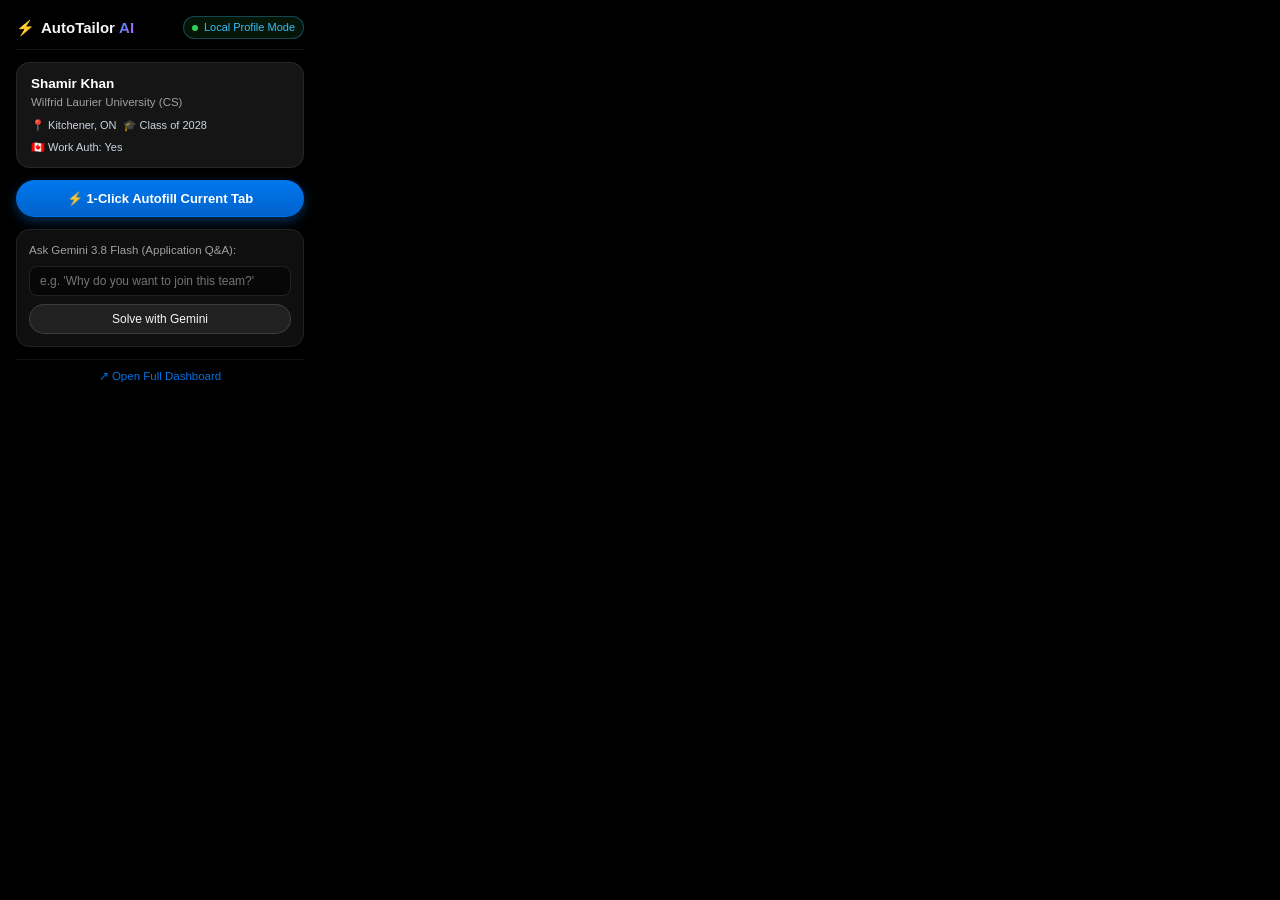
==== extension/popup.html @ a184f109 "Add JobRight-style Chrome Extension for in-browser 1-click ATS autofill" ====
<!DOCTYPE html>
<html lang="en">
<head>
    <meta charset="UTF-8">
    <meta name="viewport" content="width=device-width, initial-scale=1.0">
    <title>AutoTailor AI</title>
    <link rel="stylesheet" href="popup.css">
</head>
<body>
    <div class="popup-container">
        <!-- Header -->
        <div class="popup-header">
            <div class="logo">
                <span class="icon">⚡</span>
                <span class="title">AutoTailor <strong>AI</strong></span>
            </div>
            <div id="agent-status" class="status-badge">
                <span class="status-dot"></span>
                <span id="status-text">Connecting...</span>
            </div>
        </div>

        <!-- Candidate Profile -->
        <div class="profile-card">
            <div class="profile-header">
                <strong>Shamir Khan</strong>
                <span class="sub">Wilfrid Laurier University (CS)</span>
            </div>
            <div class="profile-meta">
                <span>📍 Kitchener, ON</span>
                <span>🎓 Class of 2028</span>
                <span>🇨🇦 Work Auth: Yes</span>
            </div>
        </div>

        <!-- 1-Click Autofill Button -->
        <button id="btn-popup-autofill" class="btn-autofill">
            <span>⚡ 1-Click Autofill Current Tab</span>
        </button>

        <div id="autofill-feedback" class="feedback-msg hidden"></div>

        <!-- Quick AI Q&A Solver -->
        <div class="qa-section">
            <div class="qa-label">Ask Gemini 3.8 Flash (Application Q&A):</div>
            <input type="text" id="qa-input" placeholder="e.g. 'Why do you want to join this team?'" />
            <button id="btn-popup-qa" class="btn-secondary">Solve with Gemini</button>
            <textarea id="qa-result" class="hidden" readonly placeholder="Tailored answer will appear here..."></textarea>
        </div>

        <!-- Footer -->
        <div class="popup-footer">
            <a href="http://localhost:8500" target="_blank" class="footer-link">↗ Open Full Dashboard</a>
        </div>
    </div>

    <script src="popup.js"></script>
</body>
</html>
---- extension/popup.css ----
/* AutoTailor AI — Extension Popup (Apple Design System) */

* {
    box-sizing: border-box;
    margin: 0;
    padding: 0;
    -webkit-font-smoothing: antialiased;
}

body {
    width: 320px;
    background: #000000;
    color: #f5f5f7;
    font-family: -apple-system, BlinkMacSystemFont, "SF Pro Display", "SF Pro Text", sans-serif;
    font-size: 13px;
    line-height: 1.4;
    user-select: none;
}

.popup-container {
    padding: 16px;
    display: flex;
    flex-direction: column;
    gap: 12px;
}

.popup-header {
    display: flex;
    justify-content: space-between;
    align-items: center;
    border-bottom: 1px solid rgba(255, 255, 255, 0.08);
    padding-bottom: 10px;
}

.logo {
    display: flex;
    align-items: center;
    gap: 6px;
    font-size: 15px;
    font-weight: 600;
}

.logo strong {
    background: linear-gradient(135deg, #2997ff 0%, #bf5af2 100%);
    -webkit-background-clip: text;
    -webkit-text-fill-color: transparent;
}

.status-badge {
    display: flex;
    align-items: center;
    gap: 6px;
    font-size: 11px;
    background: rgba(48, 209, 88, 0.1);
    border: 1px solid rgba(48, 209, 88, 0.25);
    color: #30d158;
    padding: 3px 8px;
    border-radius: 9999px;
}

.status-dot {
    width: 6px;
    height: 6px;
    border-radius: 50%;
    background: #30d158;
}

.profile-card {
    background: rgba(28, 28, 30, 0.75);
    border: 1px solid rgba(255, 255, 255, 0.08);
    border-radius: 14px;
    padding: 12px 14px;
    display: flex;
    flex-direction: column;
    gap: 6px;
}

.profile-header strong {
    font-size: 13.5px;
    color: #ffffff;
}

.profile-header .sub {
    font-size: 11.5px;
    color: #a1a1a6;
    display: block;
}

.profile-meta {
    display: flex;
    flex-wrap: wrap;
    gap: 6px;
    font-size: 11px;
    color: #cbd5e1;
    margin-top: 2px;
}

.btn-autofill {
    background: linear-gradient(180deg, #0077ed 0%, #0062cc 100%);
    color: #ffffff;
    font-family: inherit;
    font-size: 13px;
    font-weight: 600;
    padding: 10px;
    border-radius: 9999px;
    border: 1px solid rgba(0, 113, 227, 0.8);
    cursor: pointer;
    box-shadow: 0 4px 12px rgba(0, 113, 227, 0.4);
    transition: all 0.2s ease;
    display: flex;
    align-items: center;
    justify-content: center;
    gap: 6px;
}

.btn-autofill:hover {
    background: linear-gradient(180deg, #1a88ff 0%, #006ee6 100%);
    transform: translateY(-1px);
}

.btn-autofill:active {
    transform: scale(0.97);
}

.feedback-msg {
    font-size: 11.5px;
    padding: 6px 10px;
    border-radius: 8px;
    background: rgba(48, 209, 88, 0.12);
    border: 1px solid rgba(48, 209, 88, 0.25);
    color: #30d158;
    text-align: center;
}

.qa-section {
    background: rgba(28, 28, 30, 0.55);
    border: 1px solid rgba(255, 255, 255, 0.08);
    border-radius: 14px;
    padding: 12px;
    display: flex;
    flex-direction: column;
    gap: 8px;
}

.qa-label {
    font-size: 11.5px;
    font-weight: 500;
    color: #a1a1a6;
}

input#qa-input {
    background: rgba(0, 0, 0, 0.5);
    border: 1px solid rgba(255, 255, 255, 0.1);
    border-radius: 8px;
    color: #f5f5f7;
    font-size: 12px;
    padding: 7px 10px;
    outline: none;
}

input#qa-input:focus {
    border-color: #0071e3;
}

.btn-secondary {
    background: rgba(255, 255, 255, 0.08);
    color: #f5f5f7;
    border: 1px solid rgba(255, 255, 255, 0.12);
    border-radius: 9999px;
    padding: 7px;
    font-size: 12px;
    font-weight: 500;
    cursor: pointer;
    transition: all 0.2s ease;
}

.btn-secondary:hover {
    background: rgba(255, 255, 255, 0.14);
}

textarea#qa-result {
    height: 90px;
    background: rgba(0, 0, 0, 0.6);
    border: 1px solid rgba(255, 255, 255, 0.08);
    border-radius: 8px;
    color: #e5e5ea;
    font-size: 11.5px;
    padding: 8px;
    resize: none;
    line-height: 1.4;
}

.popup-footer {
    display: flex;
    justify-content: center;
    border-top: 1px solid rgba(255, 255, 255, 0.08);
    padding-top: 8px;
}

.footer-link {
    color: #0071e3;
    font-size: 11.5px;
    text-decoration: none;
    font-weight: 500;
}

.footer-link:hover {
    text-decoration: underline;
}

.hidden {
    display: none !important;
}
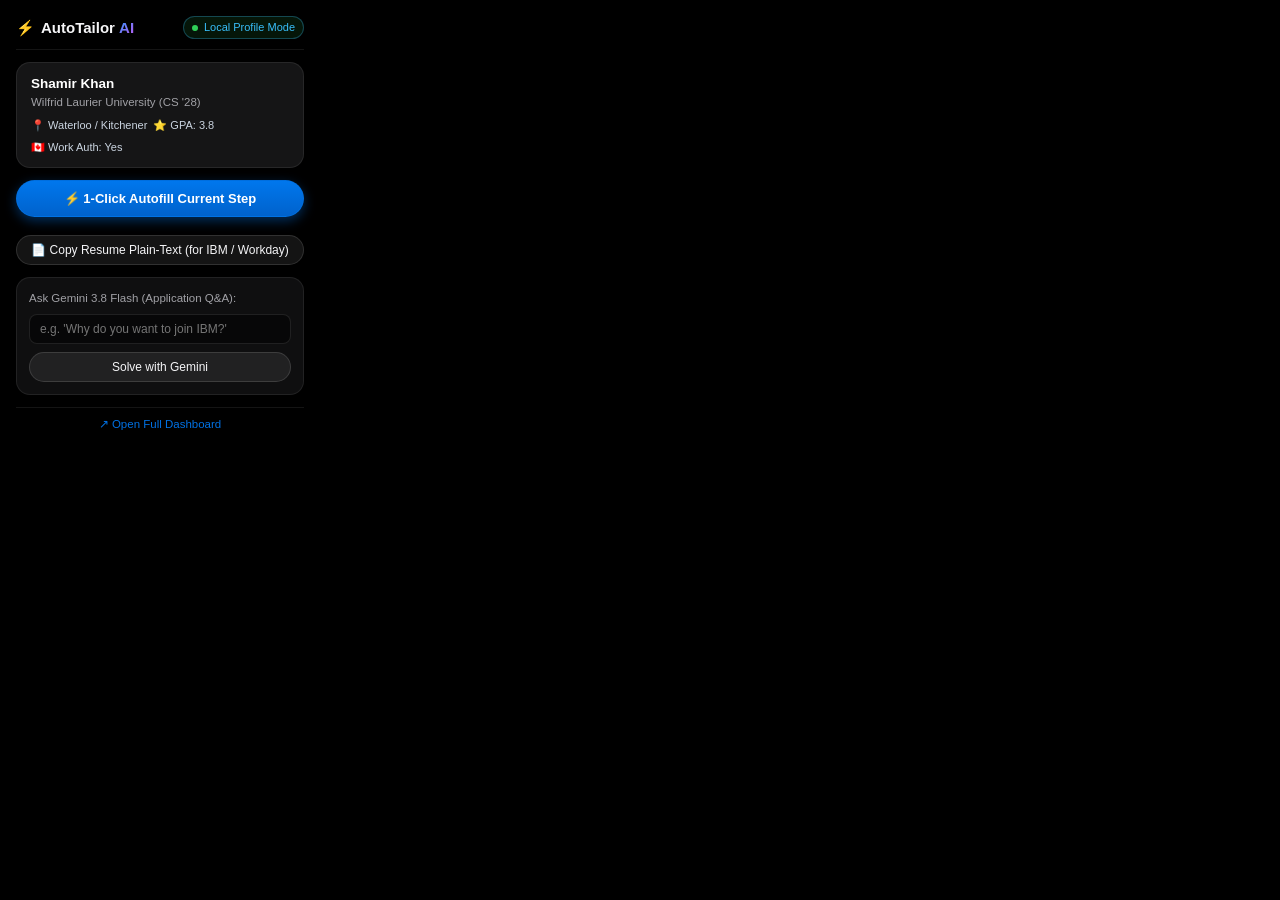
==== commit 1ccf7122: "feat: upgrade AI gateway to google-genai, add live SWE internship radar, application copilot Q&A, an" ====
--- a/extension/popup.html
+++ b/extension/popup.html
@@ -24,18 +24,22 @@
         <div class="profile-card">
             <div class="profile-header">
                 <strong>Shamir Khan</strong>
-                <span class="sub">Wilfrid Laurier University (CS)</span>
+                <span class="sub">Wilfrid Laurier University (CS '28)</span>
             </div>
             <div class="profile-meta">
-                <span>📍 Kitchener, ON</span>
-                <span>🎓 Class of 2028</span>
+                <span>📍 Waterloo / Kitchener</span>
+                <span>⭐ GPA: 3.8</span>
                 <span>🇨🇦 Work Auth: Yes</span>
             </div>
         </div>
 
         <!-- 1-Click Autofill Button -->
         <button id="btn-popup-autofill" class="btn-autofill">
-            <span>⚡ 1-Click Autofill Current Tab</span>
+            <span>⚡ 1-Click Autofill Current Step</span>
+        </button>
+
+        <button id="btn-popup-copy-resume" class="btn-secondary" style="margin-top: 6px; width: 100%;">
+            <span>📄 Copy Resume Plain-Text (for IBM / Workday)</span>
         </button>
 
         <div id="autofill-feedback" class="feedback-msg hidden"></div>
@@ -43,7 +47,7 @@
         <!-- Quick AI Q&A Solver -->
         <div class="qa-section">
             <div class="qa-label">Ask Gemini 3.8 Flash (Application Q&A):</div>
-            <input type="text" id="qa-input" placeholder="e.g. 'Why do you want to join this team?'" />
+            <input type="text" id="qa-input" placeholder="e.g. 'Why do you want to join IBM?'" />
             <button id="btn-popup-qa" class="btn-secondary">Solve with Gemini</button>
             <textarea id="qa-result" class="hidden" readonly placeholder="Tailored answer will appear here..."></textarea>
         </div>
